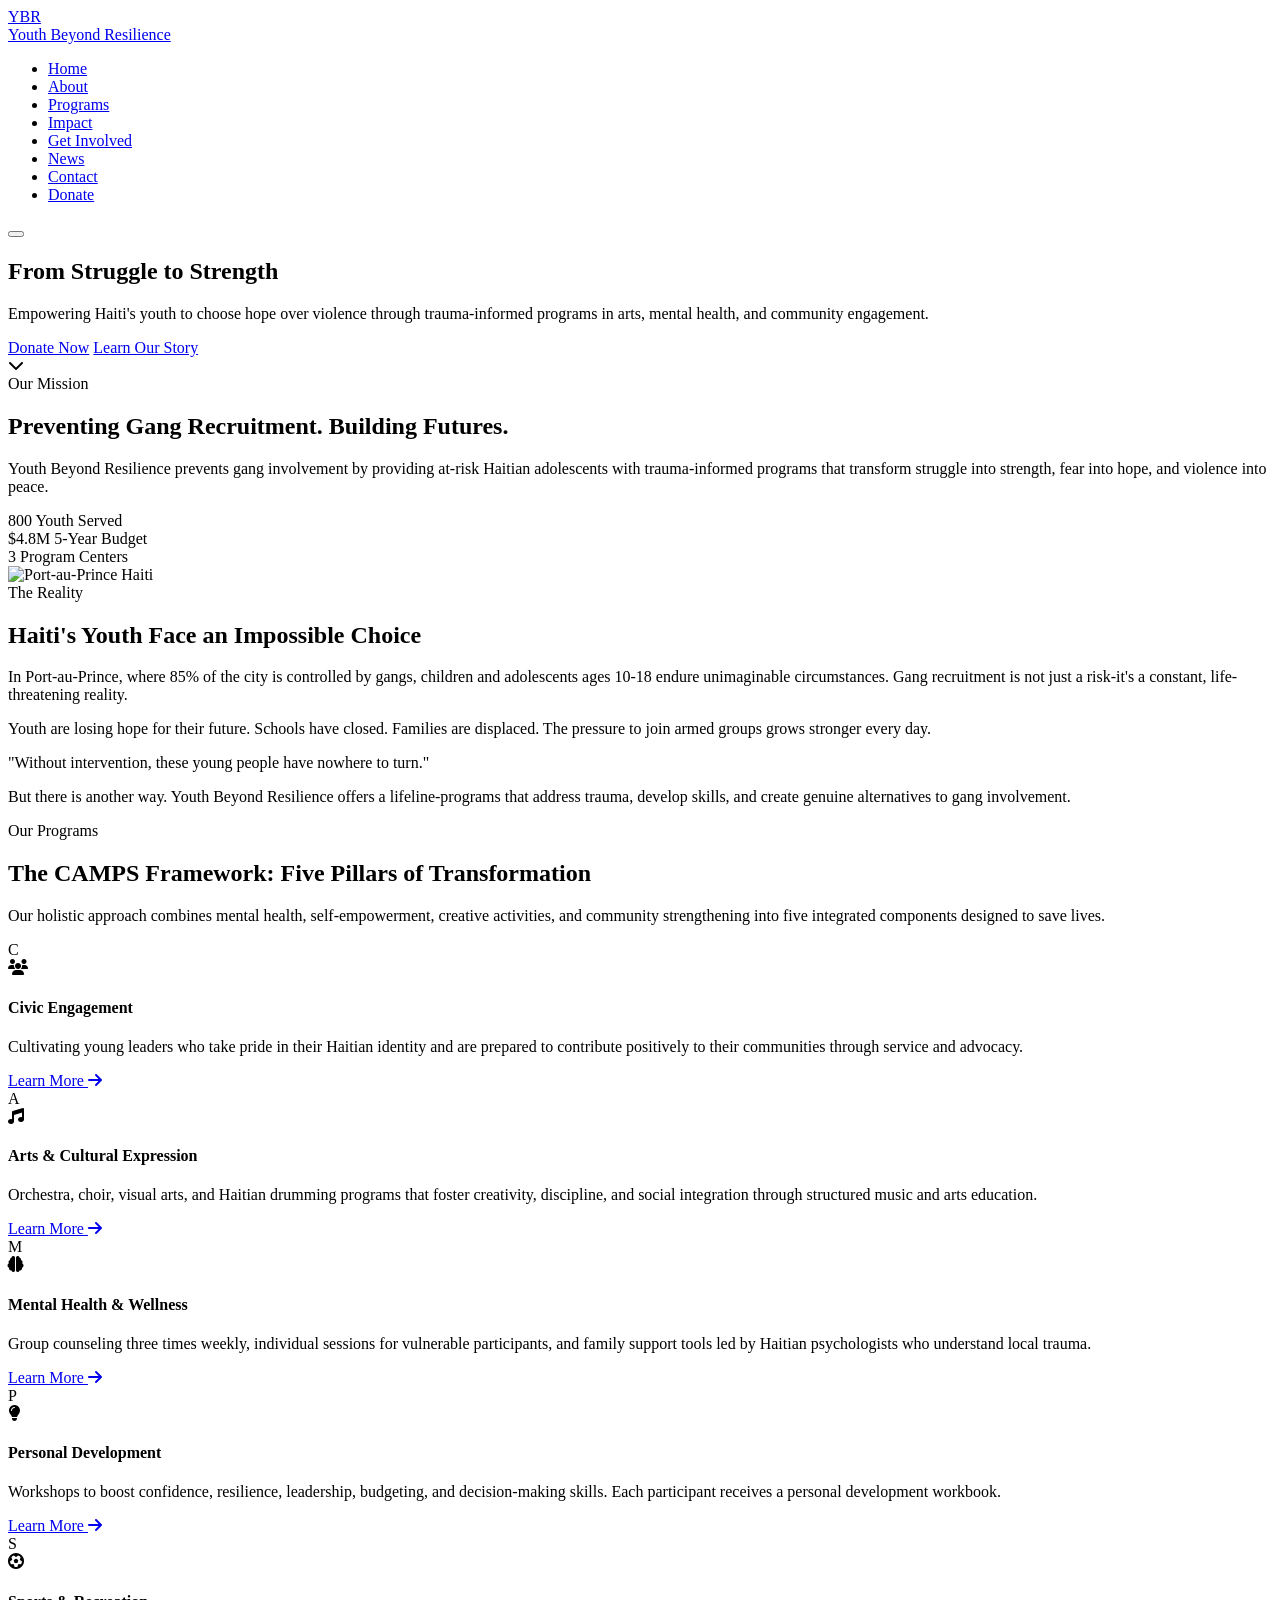
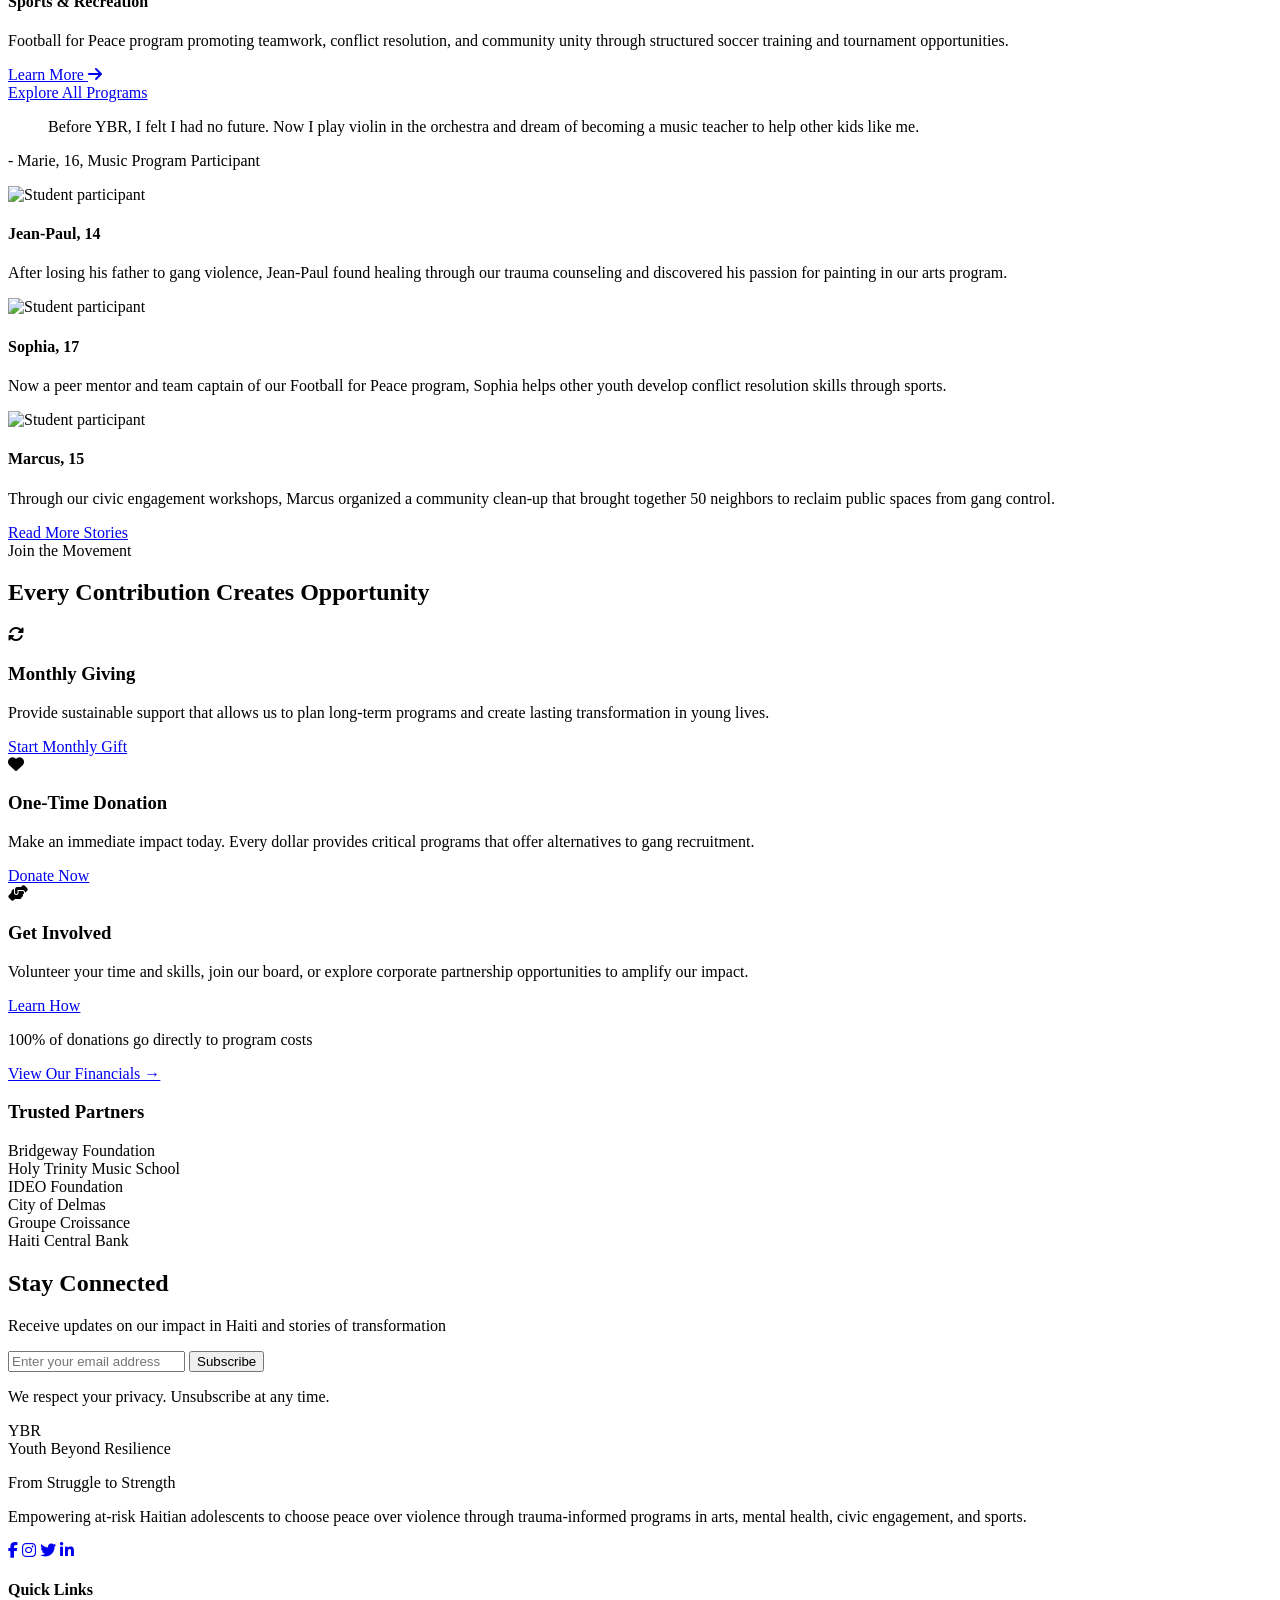
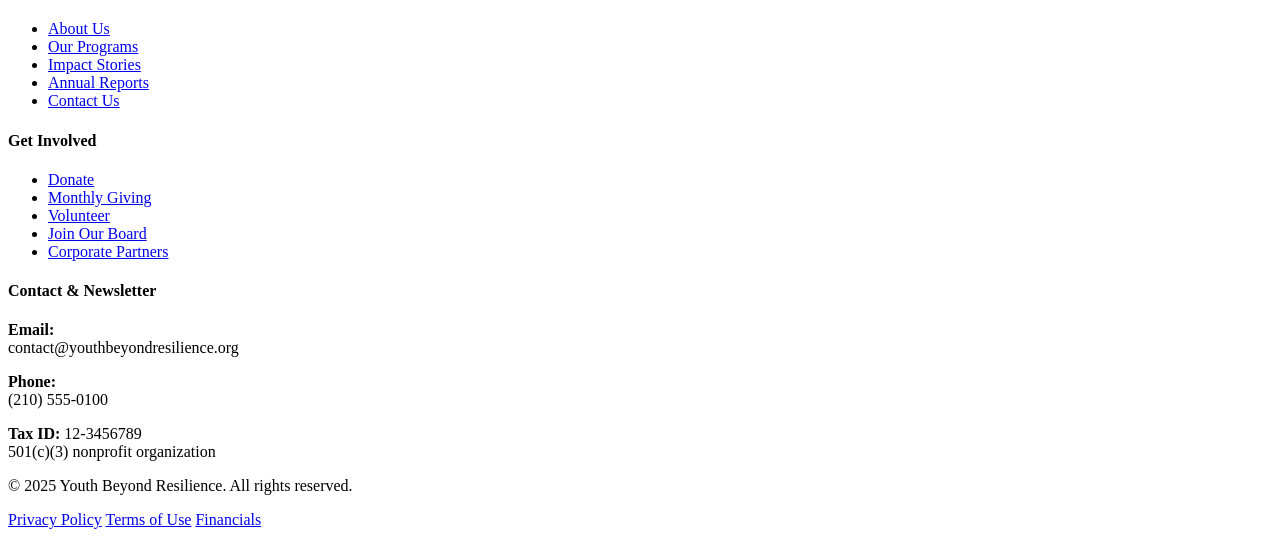
==== client-youth-beyond-resilience/index.html @ 800015f0 "deploy: alamosites/client-youth-beyond-resilience@72765d6a7651bbac98e937978ff15caf7d5c0079" ====
<!DOCTYPE html>
<html lang="en">
<head>
    <meta charset="UTF-8">
    <meta name="viewport" content="width=device-width, initial-scale=1.0">
    <title>Youth Beyond Resilience | From Struggle to Strength</title>
    <meta name="description" content="Empowering Haiti's youth to choose hope over violence through trauma-informed programs in arts, mental health, civic engagement, and sports. Donate today.">
    
    <!-- Google Fonts -->
    <link rel="preconnect" href="https://fonts.googleapis.com">
    <link rel="preconnect" href="https://fonts.gstatic.com" crossorigin>
    <link href="https://fonts.googleapis.com/css2?family=Montserrat:wght@400;500;600;700;800&display=swap" rel="stylesheet">
    
    <!-- Font Awesome -->
    <link rel="stylesheet" href="https://cdnjs.cloudflare.com/ajax/libs/font-awesome/6.4.0/css/all.min.css">
    
    <link rel="stylesheet" href="/public/css/styles.css">
    <link rel="icon" type="image/png" href="/public/images/image.png">
</head>
<body>
    <!-- ============================================
         HEADER & NAVIGATION
         ============================================ -->
    <header class="site-header">
        <nav class="navbar">
            <div class="container">
                <a href="/" class="logo">
                    <div class="logo-icon">YBR</div>
                    <span>Youth Beyond Resilience</span>
                </a>
                
                <ul class="nav-menu">
                    <li><a href="/">Home</a></li>
                    <li><a href="about.html">About</a></li>
                    <li><a href="programs.html">Programs</a></li>
                    <li><a href="impact.html">Impact</a></li>
                    <li><a href="get-involved.html">Get Involved</a></li>
                    <li><a href="news.html">News</a></li>
                    <li><a href="contact.html">Contact</a></li>
                    <li class="nav-donate-btn"><a href="donate.html" class="btn btn-primary">Donate</a></li>
                </ul>
                
                <button class="mobile-menu-toggle" aria-label="Toggle mobile menu" aria-expanded="false">
                    <span></span>
                    <span></span>
                    <span></span>
                </button>
            </div>
        </nav>
    </header>

    <!-- ============================================
         HERO SECTION
         ============================================ -->
    <section class="hero">
        <div class="hero-content">
            <h1>From Struggle to Strength</h1>
            <p class="lead-text">
                Empowering Haiti's youth to choose hope over violence through trauma-informed programs in arts, mental health, and community engagement.
            </p>
            <div class="hero-cta">
                <a href="donate.html" class="btn btn-primary">Donate Now</a>
                <a href="about.html" class="btn btn-secondary">Learn Our Story</a>
            </div>
        </div>
        
        <div class="scroll-indicator">
            <i class="fas fa-chevron-down"></i>
        </div>
    </section>

    <!-- ============================================
         MISSION STATEMENT SECTION
         ============================================ -->
    <section class="mission-statement section-lg">
        <div class="container">
            <div class="mission-content text-center">
                <span class="eyebrow">Our Mission</span>
                <h2>Preventing Gang Recruitment. Building Futures.</h2>
                <p class="lead-text">
                    Youth Beyond Resilience prevents gang involvement by providing at-risk Haitian adolescents with trauma-informed programs that transform struggle into strength, fear into hope, and violence into peace.
                </p>
                
                <div class="stats-row">
                    <div class="stat-card">
                        <span class="stat-number">800</span>
                        <span class="stat-label">Youth Served</span>
                    </div>
                    <div class="stat-card">
                        <span class="stat-number">$4.8M</span>
                        <span class="stat-label">5-Year Budget</span>
                    </div>
                    <div class="stat-card">
                        <span class="stat-number">3</span>
                        <span class="stat-label">Program Centers</span>
                    </div>
                </div>
            </div>
        </div>
    </section>

    <!-- ============================================
         THE CRISIS SECTION
         ============================================ -->
    <section class="crisis-section section-lg">
        <div class="container">
            <div class="crisis-grid">
                <div class="crisis-image">
                    <img src="https://images.unsplash.com/photo-1509099836639-18ba1795216d?w=800&q=80" alt="Port-au-Prince Haiti">
                </div>
                
                <div class="crisis-content">
                    <span class="eyebrow">The Reality</span>
                    <h2>Haiti's Youth Face an Impossible Choice</h2>
                    <p>
                        In Port-au-Prince, where 85% of the city is controlled by gangs, children and adolescents ages 10-18 endure unimaginable circumstances. Gang recruitment is not just a risk-it's a constant, life-threatening reality.
                    </p>
                    <p>
                        Youth are losing hope for their future. Schools have closed. Families are displaced. The pressure to join armed groups grows stronger every day.
                    </p>
                    <p class="pullquote">
                        "Without intervention, these young people have nowhere to turn."
                    </p>
                    <p>
                        But there is another way. Youth Beyond Resilience offers a lifeline-programs that address trauma, develop skills, and create genuine alternatives to gang involvement.
                    </p>
                </div>
            </div>
        </div>
    </section>

    <!-- ============================================
         CAMPS PROGRAMS SECTION
         ============================================ -->
    <section class="programs-section section-lg">
        <div class="container">
            <div class="section-header text-center">
                <span class="eyebrow">Our Programs</span>
                <h2>The CAMPS Framework: Five Pillars of Transformation</h2>
                <p class="lead-text">
                    Our holistic approach combines mental health, self-empowerment, creative activities, and community strengthening into five integrated components designed to save lives.
                </p>
            </div>
            
            <div class="programs-grid">
                <!-- Program 1: Civic Engagement -->
                <div class="program-card">
                    <div class="program-letter">C</div>
                    <div class="program-icon">
                        <i class="fas fa-users"></i>
                    </div>
                    <h4>Civic Engagement</h4>
                    <p>
                        Cultivating young leaders who take pride in their Haitian identity and are prepared to contribute positively to their communities through service and advocacy.
                    </p>
                    <a href="programs.html#civic" class="program-link">
                        Learn More <i class="fas fa-arrow-right"></i>
                    </a>
                </div>
                
                <!-- Program 2: Arts & Cultural Expression -->
                <div class="program-card">
                    <div class="program-letter">A</div>
                    <div class="program-icon">
                        <i class="fas fa-music"></i>
                    </div>
                    <h4>Arts & Cultural Expression</h4>
                    <p>
                        Orchestra, choir, visual arts, and Haitian drumming programs that foster creativity, discipline, and social integration through structured music and arts education.
                    </p>
                    <a href="programs.html#arts" class="program-link">
                        Learn More <i class="fas fa-arrow-right"></i>
                    </a>
                </div>
                
                <!-- Program 3: Mental Health -->
                <div class="program-card">
                    <div class="program-letter">M</div>
                    <div class="program-icon">
                        <i class="fas fa-brain"></i>
                    </div>
                    <h4>Mental Health & Wellness</h4>
                    <p>
                        Group counseling three times weekly, individual sessions for vulnerable participants, and family support tools led by Haitian psychologists who understand local trauma.
                    </p>
                    <a href="programs.html#mental-health" class="program-link">
                        Learn More <i class="fas fa-arrow-right"></i>
                    </a>
                </div>
                
                <!-- Program 4: Personal Development -->
                <div class="program-card">
                    <div class="program-letter">P</div>
                    <div class="program-icon">
                        <i class="fas fa-lightbulb"></i>
                    </div>
                    <h4>Personal Development</h4>
                    <p>
                        Workshops to boost confidence, resilience, leadership, budgeting, and decision-making skills. Each participant receives a personal development workbook.
                    </p>
                    <a href="programs.html#personal-dev" class="program-link">
                        Learn More <i class="fas fa-arrow-right"></i>
                    </a>
                </div>
                
                <!-- Program 5: Sports & Recreation -->
                <div class="program-card">
                    <div class="program-letter">S</div>
                    <div class="program-icon">
                        <i class="fas fa-futbol"></i>
                    </div>
                    <h4>Sports & Recreation</h4>
                    <p>
                        Football for Peace program promoting teamwork, conflict resolution, and community unity through structured soccer training and tournament opportunities.
                    </p>
                    <a href="programs.html#sports" class="program-link">
                        Learn More <i class="fas fa-arrow-right"></i>
                    </a>
                </div>
            </div>
            
            <div class="text-center">
                <a href="programs.html" class="btn btn-outline-blue">Explore All Programs</a>
            </div>
        </div>
    </section>

    <!-- ============================================
         IMPACT STORY SECTION
         ============================================ -->
    <section class="impact-story section-lg">
        <div class="container-wide">
            <div class="impact-quote">
                <blockquote>
                    Before YBR, I felt I had no future. Now I play violin in the orchestra and dream of becoming a music teacher to help other kids like me.
                </blockquote>
                <p class="impact-attribution">- Marie, 16, Music Program Participant</p>
            </div>
            
            <div class="impact-cards">
                <div class="impact-card">
                    <div class="impact-card-image">
                        <img src="https://images.unsplash.com/photo-1531384441138-2736e62e0919?w=200&q=80" alt="Student participant">
                    </div>
                    <h4>Jean-Paul, 14</h4>
                    <p>
                        After losing his father to gang violence, Jean-Paul found healing through our trauma counseling and discovered his passion for painting in our arts program.
                    </p>
                </div>
                
                <div class="impact-card">
                    <div class="impact-card-image">
                        <img src="https://images.unsplash.com/photo-1573496359142-b8d87734a5a2?w=200&q=80" alt="Student participant">
                    </div>
                    <h4>Sophia, 17</h4>
                    <p>
                        Now a peer mentor and team captain of our Football for Peace program, Sophia helps other youth develop conflict resolution skills through sports.
                    </p>
                </div>
                
                <div class="impact-card">
                    <div class="impact-card-image">
                        <img src="https://images.unsplash.com/photo-1507003211169-0a1dd7228f2d?w=200&q=80" alt="Student participant">
                    </div>
                    <h4>Marcus, 15</h4>
                    <p>
                        Through our civic engagement workshops, Marcus organized a community clean-up that brought together 50 neighbors to reclaim public spaces from gang control.
                    </p>
                </div>
            </div>
            
            <div class="text-center" style="margin-top: var(--spacing-xl);">
                <a href="impact.html" class="btn btn-secondary">Read More Stories</a>
            </div>
        </div>
    </section>

    <!-- ============================================
         HOW YOU CAN HELP SECTION
         ============================================ -->
    <section class="how-to-help section-lg">
        <div class="container">
            <div class="section-header text-center">
                <span class="eyebrow" style="color: var(--ocean-teal);">Join the Movement</span>
                <h2>Every Contribution Creates Opportunity</h2>
            </div>
            
            <div class="help-options">
                <div class="help-card">
                    <div class="help-icon">
                        <i class="fas fa-sync-alt"></i>
                    </div>
                    <h3>Monthly Giving</h3>
                    <p>
                        Provide sustainable support that allows us to plan long-term programs and create lasting transformation in young lives.
                    </p>
                    <a href="donate.html?type=monthly" class="btn btn-outline-blue">Start Monthly Gift</a>
                </div>
                
                <div class="help-card">
                    <div class="help-icon">
                        <i class="fas fa-heart"></i>
                    </div>
                    <h3>One-Time Donation</h3>
                    <p>
                        Make an immediate impact today. Every dollar provides critical programs that offer alternatives to gang recruitment.
                    </p>
                    <a href="donate.html?type=onetime" class="btn btn-primary">Donate Now</a>
                </div>
                
                <div class="help-card">
                    <div class="help-icon">
                        <i class="fas fa-hands-helping"></i>
                    </div>
                    <h3>Get Involved</h3>
                    <p>
                        Volunteer your time and skills, join our board, or explore corporate partnership opportunities to amplify our impact.
                    </p>
                    <a href="get-involved.html" class="btn btn-teal">Learn How</a>
                </div>
            </div>
            
            <div class="transparency-statement">
                <p>100% of donations go directly to program costs</p>
                <a href="financials.html">View Our Financials &rarr;</a>
            </div>
        </div>
    </section>

    <!-- ============================================
         PARTNERS SECTION
         ============================================ -->
    <section class="partners-section section">
        <div class="container">
            <h3>Trusted Partners</h3>
            <div class="partners-grid">
                <div class="partner-logo">
                    <span class="partner-name">Bridgeway Foundation</span>
                </div>
                <div class="partner-logo">
                    <span class="partner-name">Holy Trinity Music School</span>
                </div>
                <div class="partner-logo">
                    <span class="partner-name">IDEO Foundation</span>
                </div>
                <div class="partner-logo">
                    <span class="partner-name">City of Delmas</span>
                </div>
                <div class="partner-logo">
                    <span class="partner-name">Groupe Croissance</span>
                </div>
                <div class="partner-logo">
                    <span class="partner-name">Haiti Central Bank</span>
                </div>
            </div>
        </div>
    </section>

    <!-- ============================================
         EMAIL SIGNUP SECTION
         ============================================ -->
    <section class="email-signup section-lg">
        <div class="container">
            <div class="email-content text-center">
                <h2>Stay Connected</h2>
                <p>Receive updates on our impact in Haiti and stories of transformation</p>
                
                <form class="email-form">
                    <input type="email" placeholder="Enter your email address" required>
                    <button type="submit">Subscribe</button>
                </form>
                
                <p class="privacy-note">We respect your privacy. Unsubscribe at any time.</p>
            </div>
        </div>
    </section>

    <!-- ============================================
         FOOTER
         ============================================ -->
    <footer class="site-footer">
        <div class="container">
            <div class="footer-content">
                <!-- Column 1: About -->
                <div class="footer-column">
                    <div class="footer-logo">
                        <div class="logo-icon">YBR</div>
                        <span>Youth Beyond Resilience</span>
                    </div>
                    <p class="footer-tagline">From Struggle to Strength</p>
                    <p>
                        Empowering at-risk Haitian adolescents to choose peace over violence through trauma-informed programs in arts, mental health, civic engagement, and sports.
                    </p>
                    <div class="social-links">
                        <a href="#" class="social-link"><i class="fab fa-facebook-f"></i></a>
                        <a href="#" class="social-link"><i class="fab fa-instagram"></i></a>
                        <a href="#" class="social-link"><i class="fab fa-twitter"></i></a>
                        <a href="#" class="social-link"><i class="fab fa-linkedin-in"></i></a>
                    </div>
                </div>
                
                <!-- Column 2: Quick Links -->
                <div class="footer-column">
                    <h4>Quick Links</h4>
                    <ul class="footer-links">
                        <li><a href="about.html">About Us</a></li>
                        <li><a href="programs.html">Our Programs</a></li>
                        <li><a href="impact.html">Impact Stories</a></li>
                        <li><a href="financials.html">Annual Reports</a></li>
                        <li><a href="contact.html">Contact Us</a></li>
                    </ul>
                </div>
                
                <!-- Column 3: Get Involved -->
                <div class="footer-column">
                    <h4>Get Involved</h4>
                    <ul class="footer-links">
                        <li><a href="donate.html">Donate</a></li>
                        <li><a href="monthly-giving.html">Monthly Giving</a></li>
                        <li><a href="volunteer.html">Volunteer</a></li>
                        <li><a href="board.html">Join Our Board</a></li>
                        <li><a href="corporate.html">Corporate Partners</a></li>
                    </ul>
                </div>
                
                <!-- Column 4: Contact -->
                <div class="footer-column">
                    <h4>Contact & Newsletter</h4>
                    <p>
                        <strong>Email:</strong><br>
                        contact@youthbeyondresilience.org
                    </p>
                    <p>
                        <strong>Phone:</strong><br>
                        (210) 555-0100
                    </p>
                    <p>
                        <strong>Tax ID:</strong> 12-3456789<br>
                        501(c)(3) nonprofit organization
                    </p>
                </div>
            </div>
            
            <div class="footer-bottom">
                <p>&copy; 2025 Youth Beyond Resilience. All rights reserved.</p>
                <div class="footer-bottom-links">
                    <a href="privacy.html">Privacy Policy</a>
                    <a href="terms.html">Terms of Use</a>
                    <a href="financials.html">Financials</a>
                </div>
            </div>
        </div>
    </footer>

    <!-- ============================================
         JAVASCRIPT
         ============================================ -->
    <script src="/public/js/main.js"></script>
</body>
</html>
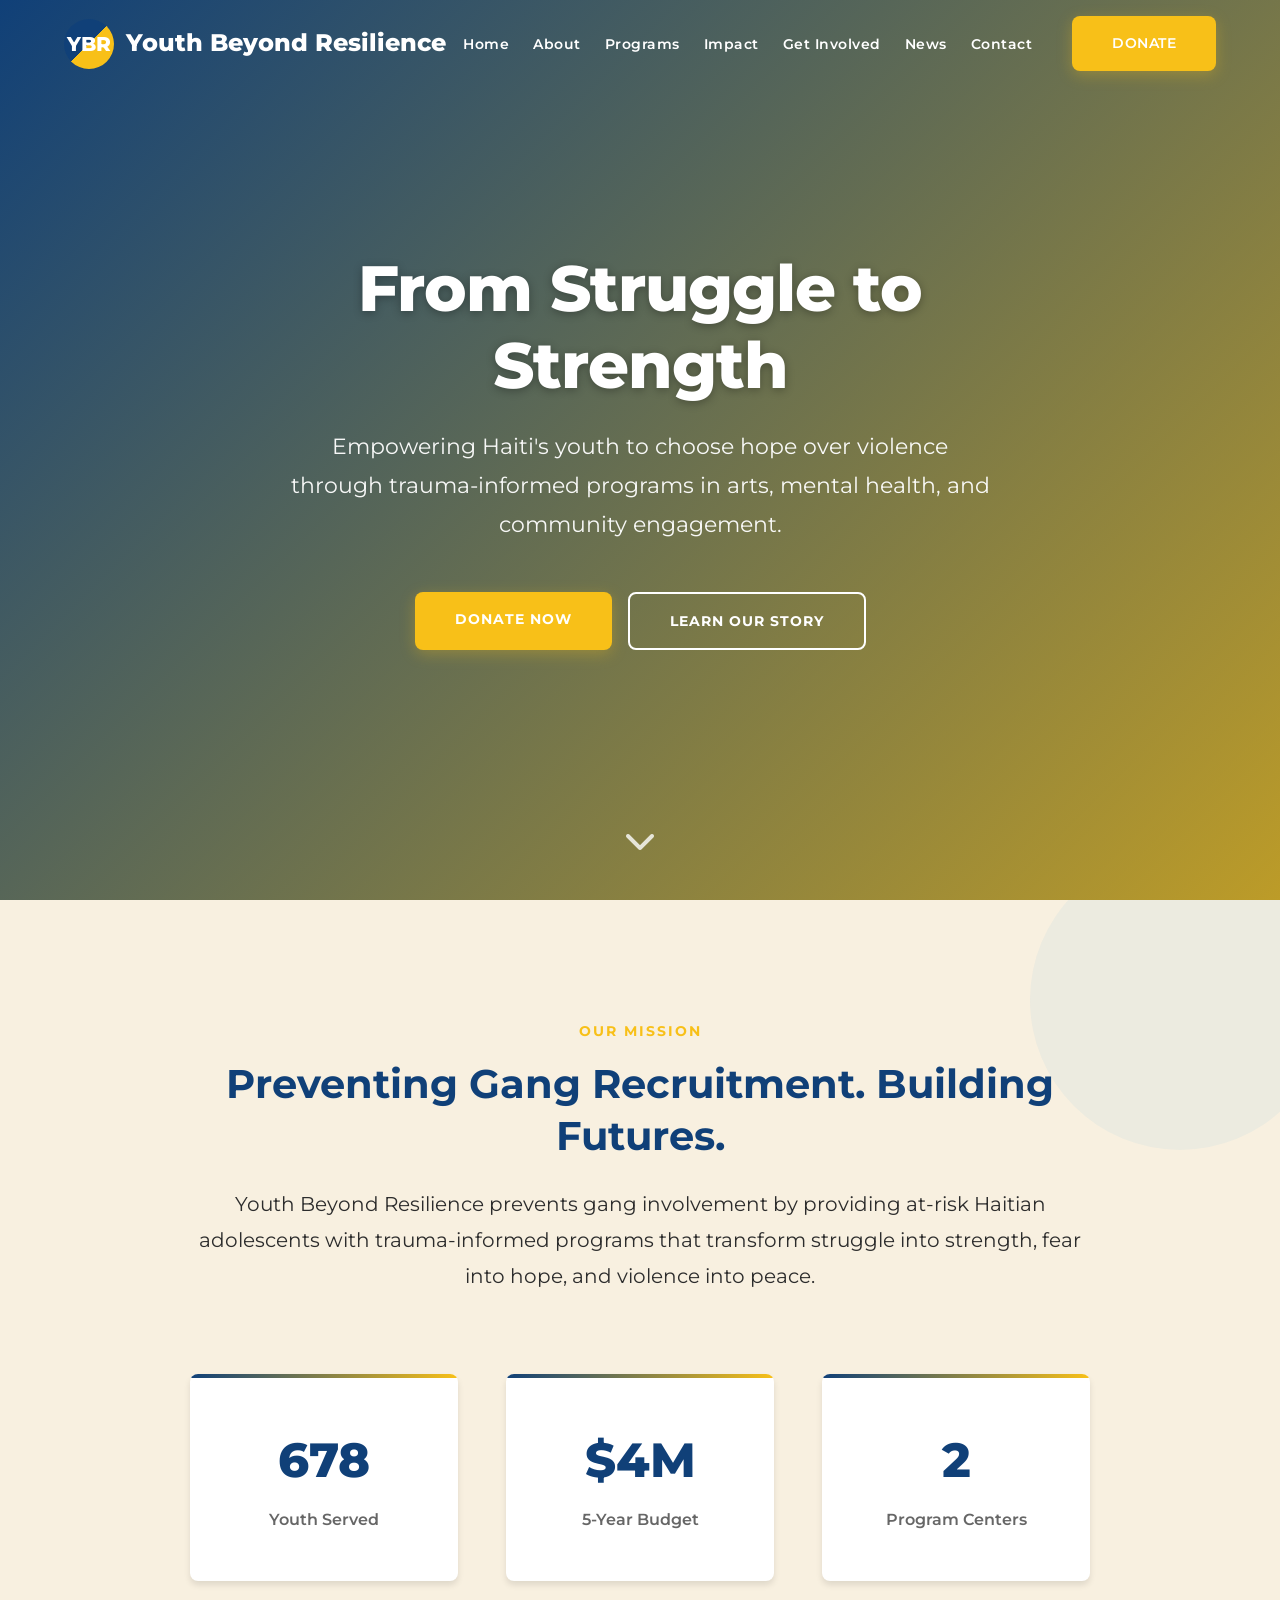
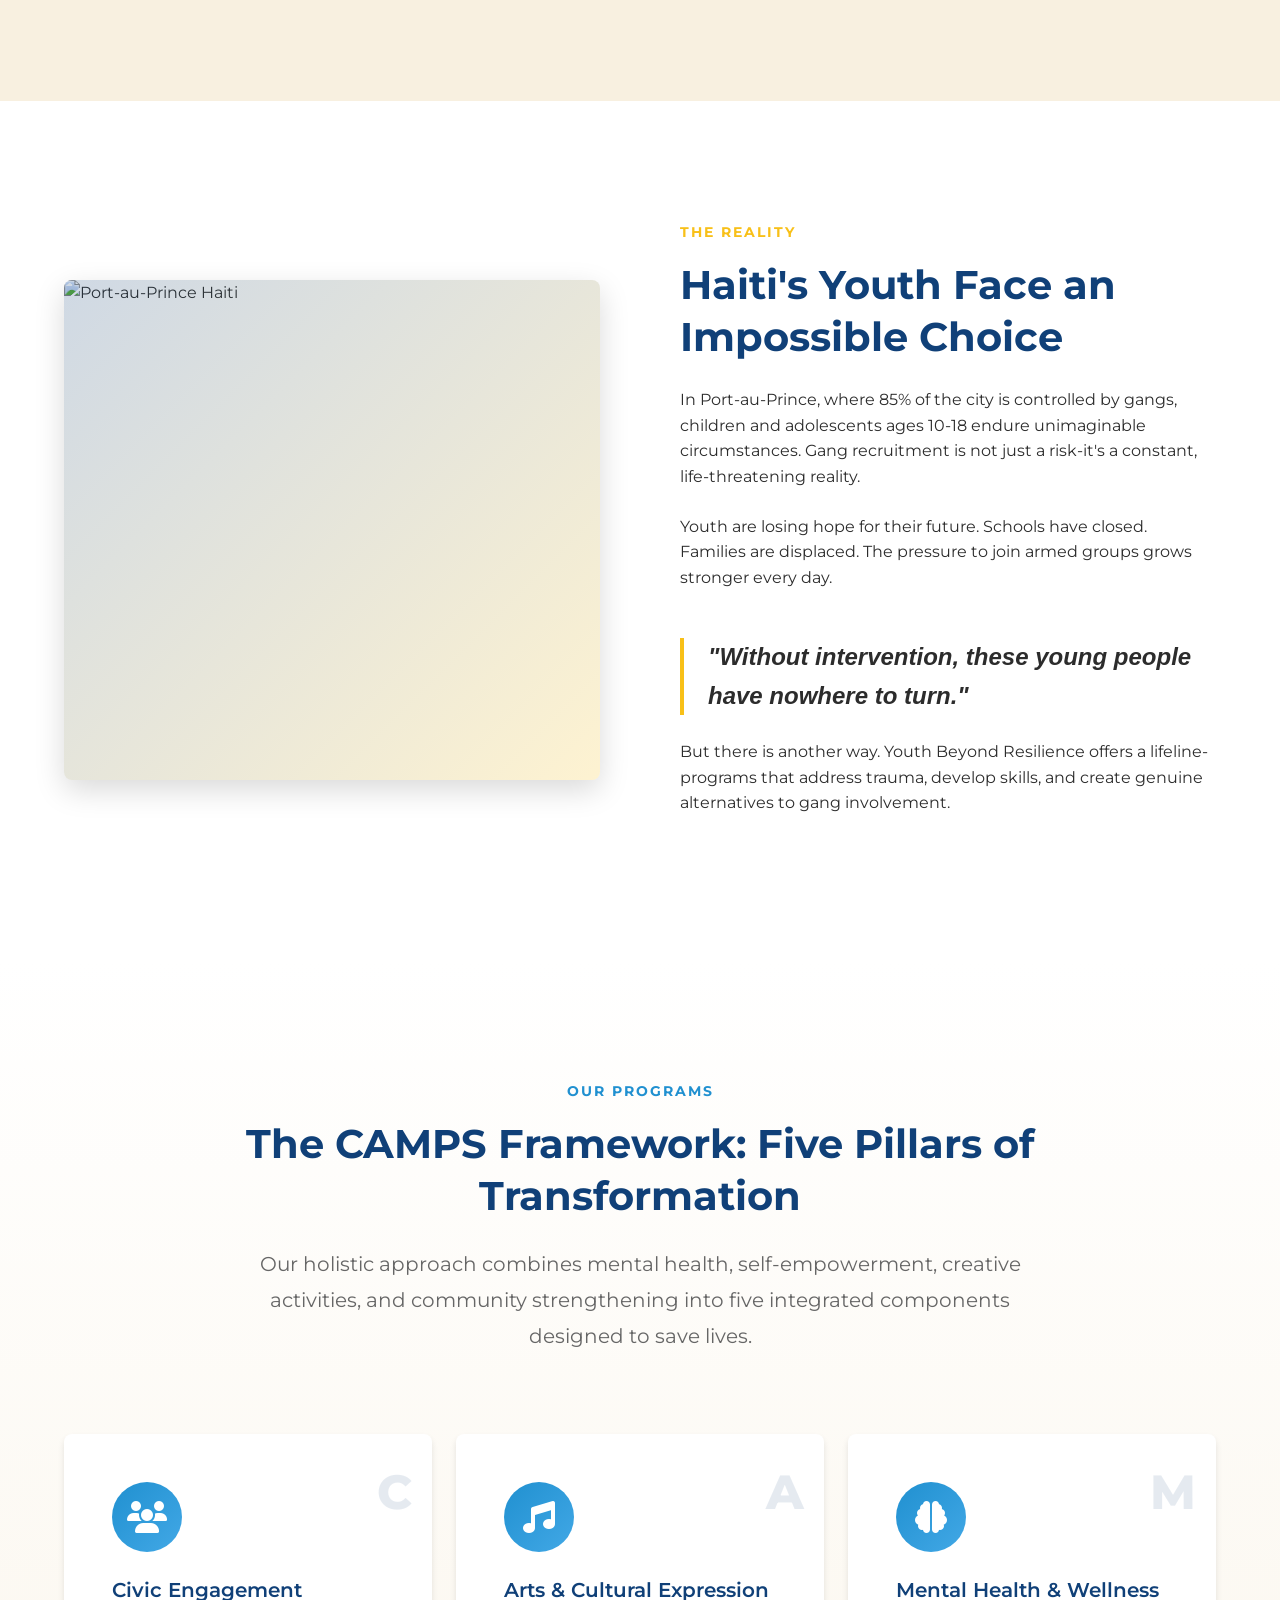
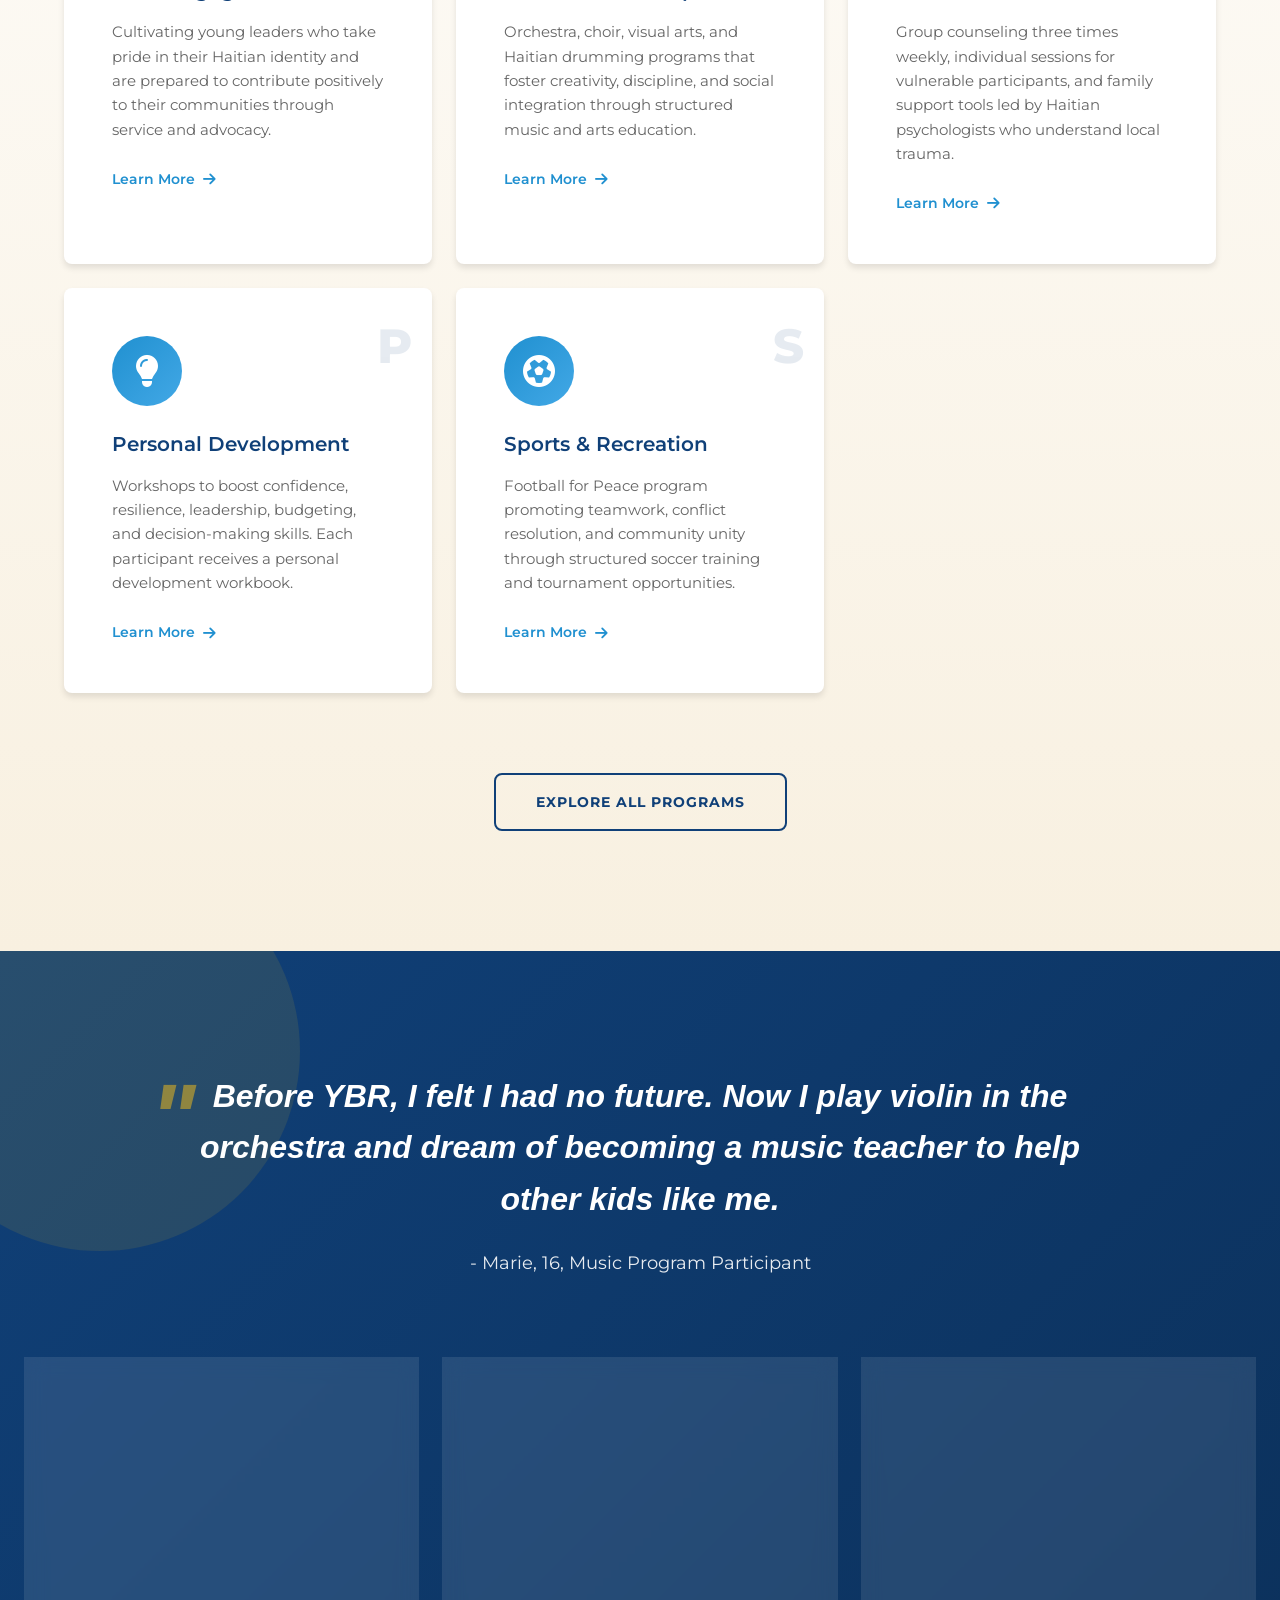
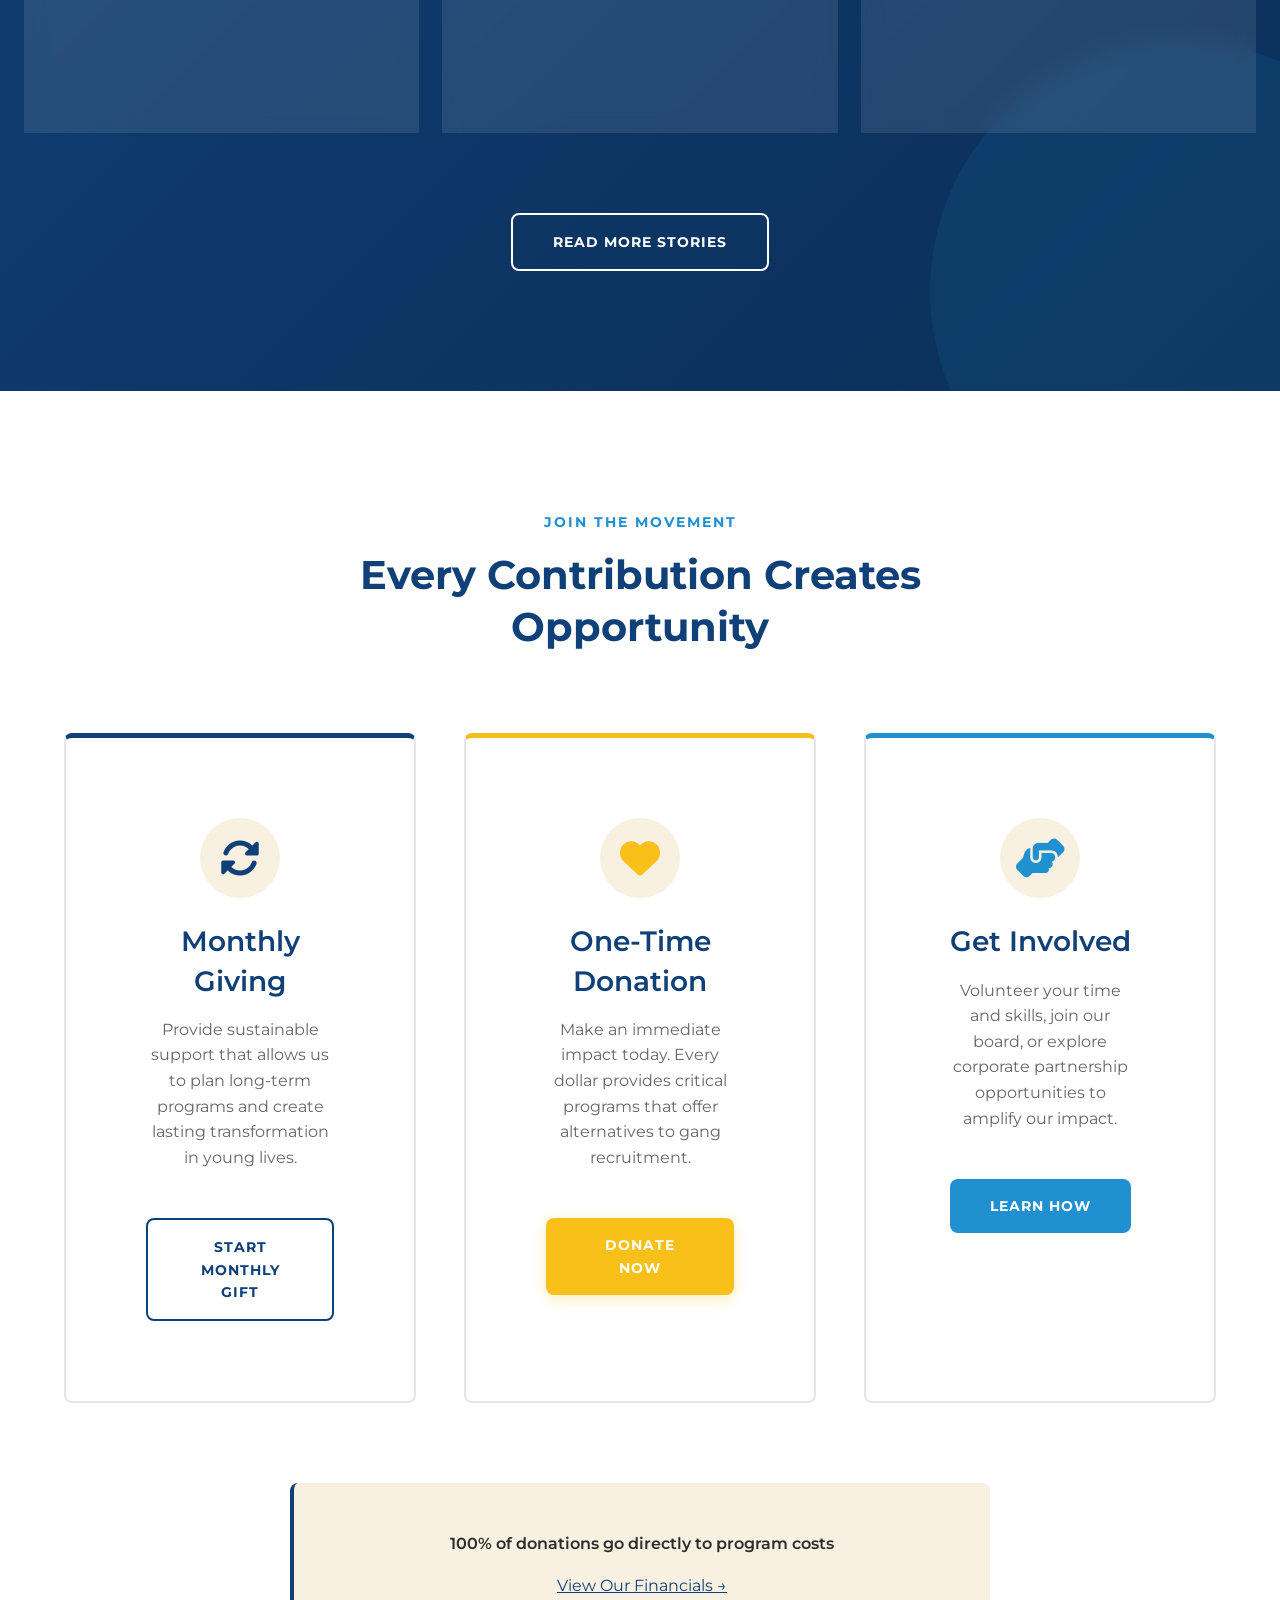
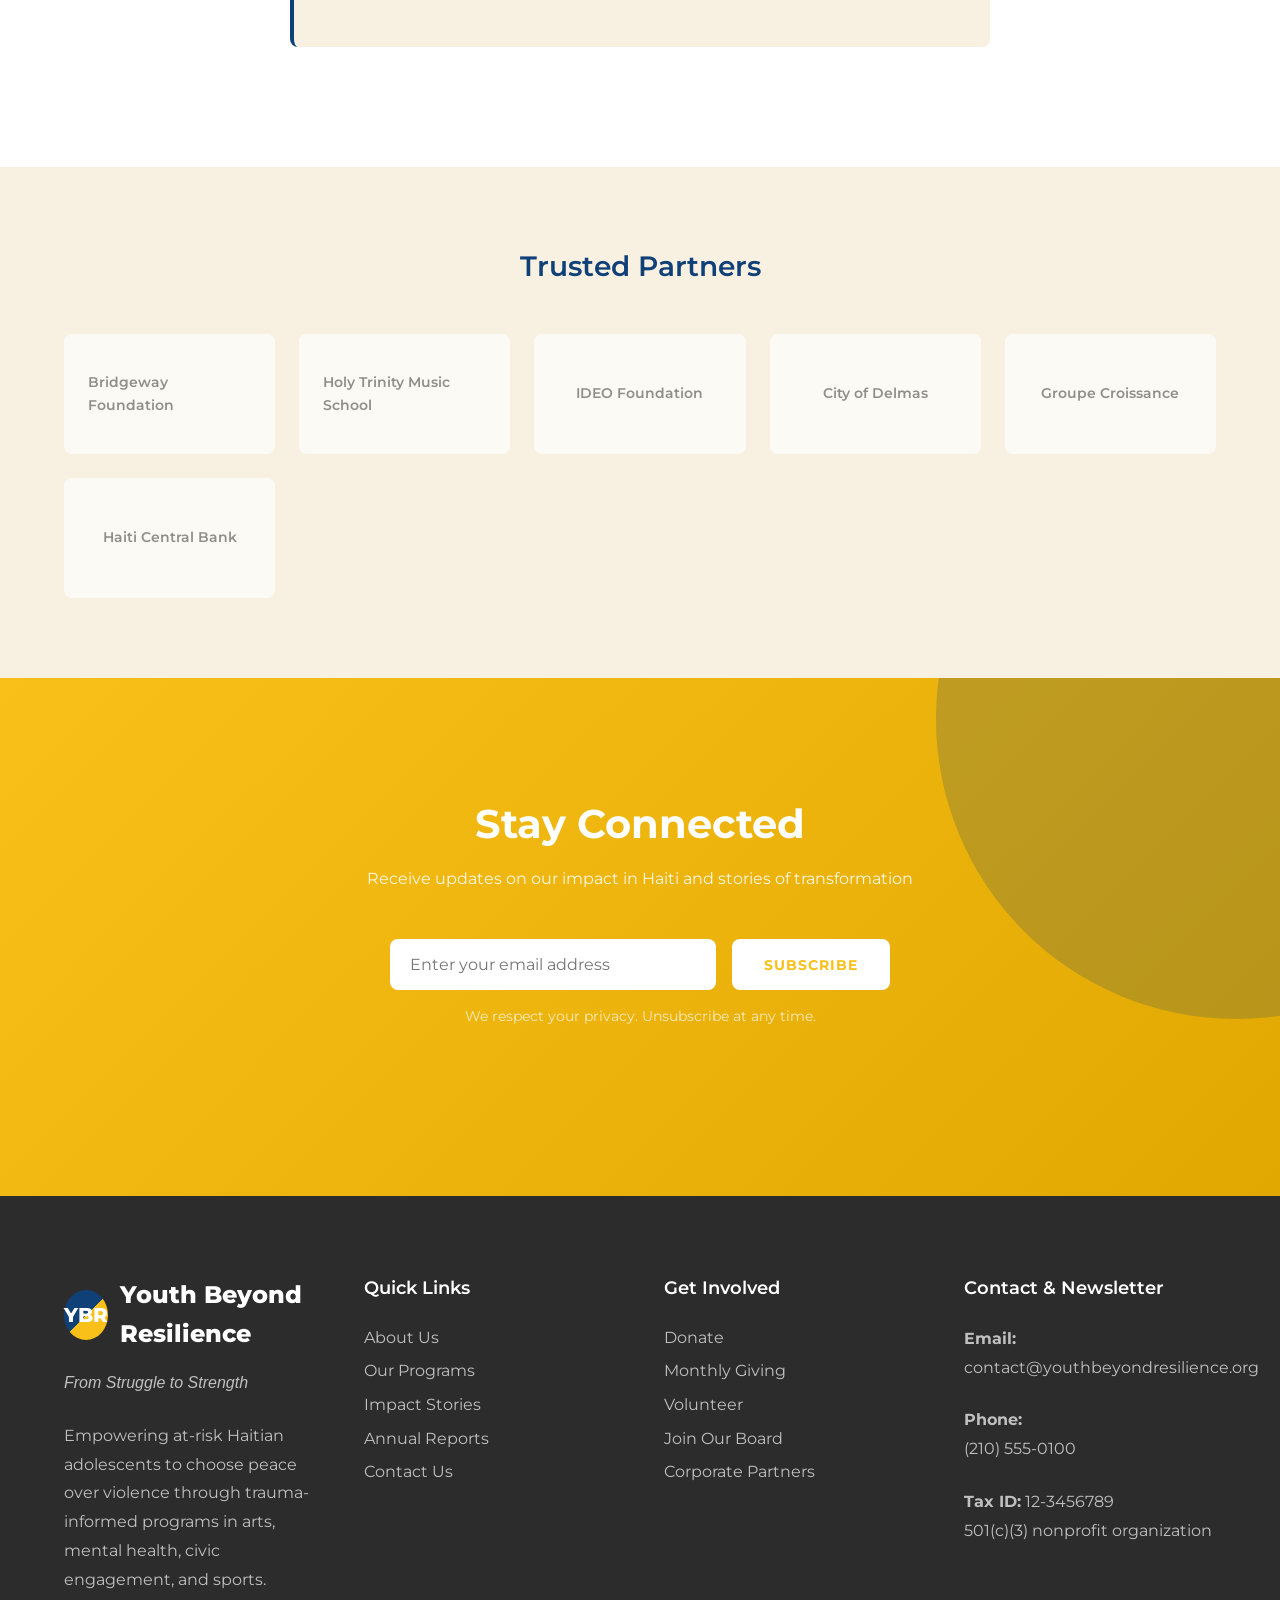
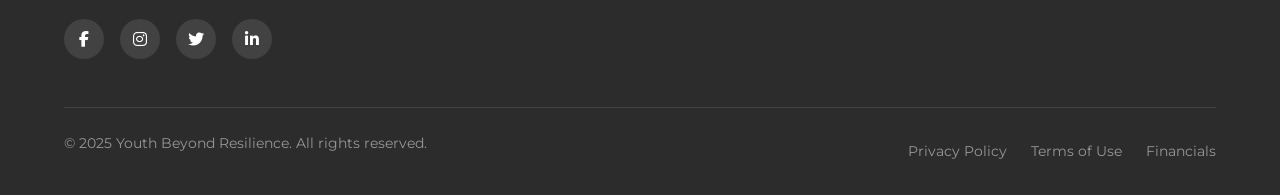
==== commit c1f96bb0: "deploy: alamosites/client-youth-beyond-resilience@7b6d2eb32b580a3f9dc33cd0794d2a1a73c5a26a" ====
--- a/client-youth-beyond-resilience/index.html
+++ b/client-youth-beyond-resilience/index.html
@@ -14,8 +14,8 @@
     <!-- Font Awesome -->
     <link rel="stylesheet" href="https://cdnjs.cloudflare.com/ajax/libs/font-awesome/6.4.0/css/all.min.css">
     
-    <link rel="stylesheet" href="/public/css/styles.css">
-    <link rel="icon" type="image/png" href="/public/images/image.png">
+    <link rel="stylesheet" href="public/css/styles.css">
+    <link rel="icon" type="image/png" href="public/images/image.png">
 </head>
 <body>
     <!-- ============================================
@@ -24,13 +24,13 @@
     <header class="site-header">
         <nav class="navbar">
             <div class="container">
-                <a href="/" class="logo">
+                <a href="index.html" class="logo">
                     <div class="logo-icon">YBR</div>
                     <span>Youth Beyond Resilience</span>
                 </a>
                 
                 <ul class="nav-menu">
-                    <li><a href="/">Home</a></li>
+                    <li><a href="index.html">Home</a></li>
                     <li><a href="about.html">About</a></li>
                     <li><a href="programs.html">Programs</a></li>
                     <li><a href="impact.html">Impact</a></li>
@@ -455,9 +455,10 @@
     <!-- ============================================
          JAVASCRIPT
          ============================================ -->
-    <script src="/public/js/main.js"></script>
+    <script src="public/js/main.js"></script>
 </body>
 </html>
 
 
 
+
--- a/client-youth-beyond-resilience/public/css/styles.css
+++ b/client-youth-beyond-resilience/public/css/styles.css
@@ -0,0 +1,1251 @@
+
+        /* ============================================
+           GLOBAL STYLES & CSS VARIABLES
+           ============================================ */
+        :root {
+            /* Brand Colors - Primary Palette */
+            --haitian-blue: #104078;
+            --haitian-blue-dark: #0B2F58;
+            --haitian-blue-light: #1E5BA8;
+            --haitian-red: #F8C018;
+            --haitian-red-dark: #E0A800;
+            --haitian-red-light: #FFD04D;
+            
+            /* Secondary Accent Colors */
+            --ocean-teal: #2090D0;
+            --ocean-teal-light: #42A8E6;
+            --sunrise-gold: #F8C018;
+            
+            /* Neutrals */
+            --charcoal: #2C2C2C;
+            --warm-gray: #666666;
+            --light-gray: #E5E5E5;
+            --off-white: #F8F0E0;
+            --white: #FFFFFF;
+            
+            /* Typography */
+            --font-primary: 'Montserrat', sans-serif;
+            
+            /* Spacing */
+            --spacing-xs: 8px;
+            --spacing-sm: 16px;
+            --spacing-md: 24px;
+            --spacing-lg: 48px;
+            --spacing-xl: 80px;
+            --spacing-xxl: 120px;
+            
+            /* Effects */
+            --border-radius: 8px;
+            --box-shadow: 0 4px 6px rgba(0, 0, 0, 0.1);
+            --box-shadow-lg: 0 10px 30px rgba(0, 0, 0, 0.15);
+            --transition: 0.3s ease;
+        }
+        
+        * {
+            margin: 0;
+            padding: 0;
+            box-sizing: border-box;
+        }
+        
+        body {
+            font-family: var(--font-primary);
+            font-size: 16px;
+            line-height: 1.6;
+            color: var(--charcoal);
+            background-color: var(--white);
+            overflow-x: hidden;
+        }
+        
+        img {
+            max-width: 100%;
+            height: auto;
+            display: block;
+        }
+        
+        a {
+            text-decoration: none;
+            color: inherit;
+            transition: var(--transition);
+        }
+        
+        /* ============================================
+           UTILITY CLASSES
+           ============================================ */
+        .container {
+            max-width: 1200px;
+            margin: 0 auto;
+            padding: 0 var(--spacing-md);
+        }
+        
+        .container-wide {
+            max-width: 1400px;
+            margin: 0 auto;
+            padding: 0 var(--spacing-md);
+        }
+        
+        .section {
+            padding: var(--spacing-xl) 0;
+        }
+        
+        .section-lg {
+            padding: var(--spacing-xxl) 0;
+        }
+        
+        .text-center {
+            text-align: center;
+        }
+        
+        /* Typography */
+        h1 {
+            font-size: 3rem;
+            font-weight: 800;
+            line-height: 1.2;
+            letter-spacing: -1px;
+            margin-bottom: var(--spacing-md);
+        }
+        
+        h2 {
+            font-size: 2.5rem;
+            font-weight: 700;
+            line-height: 1.3;
+            margin-bottom: var(--spacing-md);
+        }
+        
+        h3 {
+            font-size: 1.75rem;
+            font-weight: 600;
+            line-height: 1.4;
+            margin-bottom: var(--spacing-sm);
+        }
+        
+        h4 {
+            font-size: 1.25rem;
+            font-weight: 600;
+            line-height: 1.4;
+            margin-bottom: var(--spacing-sm);
+        }
+        
+        p {
+            margin-bottom: var(--spacing-sm);
+        }
+        
+        .eyebrow {
+            font-size: 0.875rem;
+            font-weight: 700;
+            text-transform: uppercase;
+            letter-spacing: 2px;
+            margin-bottom: var(--spacing-sm);
+            display: block;
+        }
+        
+        .lead-text {
+            font-size: 1.25rem;
+            line-height: 1.8;
+            font-weight: 400;
+        }
+        
+        /* Buttons */
+        .btn {
+            display: inline-block;
+            padding: 16px 40px;
+            font-family: var(--font-primary);
+            font-weight: 700;
+            font-size: 0.875rem;
+            text-transform: uppercase;
+            letter-spacing: 1px;
+            border-radius: var(--border-radius);
+            transition: all var(--transition);
+            cursor: pointer;
+            border: none;
+            text-align: center;
+        }
+        
+        .btn-primary {
+            background-color: var(--haitian-red);
+            color: var(--white);
+            box-shadow: 0 4px 15px rgba(248, 192, 24, 0.3);
+        }
+        
+        .btn-primary:hover {
+            background-color: var(--haitian-red-dark);
+            transform: translateY(-3px);
+            box-shadow: 0 6px 20px rgba(248, 192, 24, 0.4);
+        }
+        
+        .btn-secondary {
+            background-color: transparent;
+            color: var(--white);
+            border: 2px solid var(--white);
+        }
+        
+        .btn-secondary:hover {
+            background-color: var(--white);
+            color: var(--haitian-blue);
+        }
+        
+        .btn-outline-blue {
+            background-color: transparent;
+            color: var(--haitian-blue);
+            border: 2px solid var(--haitian-blue);
+        }
+        
+        .btn-outline-blue:hover {
+            background-color: var(--haitian-blue);
+            color: var(--white);
+        }
+        
+        .btn-teal {
+            background-color: var(--ocean-teal);
+            color: var(--white);
+        }
+        
+        .btn-teal:hover {
+            background-color: var(--ocean-teal-light);
+        }
+        
+        /* ============================================
+           HEADER & NAVIGATION
+           ============================================ */
+        .site-header {
+            position: fixed;
+            top: 0;
+            left: 0;
+            width: 100%;
+            z-index: 1000;
+            transition: all var(--transition);
+            background-color: transparent;
+        }
+        
+        .site-header.scrolled {
+            background-color: rgba(255, 255, 255, 0.98);
+            box-shadow: var(--box-shadow);
+        }
+        
+        .navbar {
+            padding: var(--spacing-sm) 0;
+        }
+        
+        .navbar .container {
+            display: flex;
+            justify-content: space-between;
+            align-items: center;
+            position: relative;
+        }
+        
+        .logo {
+            font-size: 1.5rem;
+            font-weight: 800;
+            color: var(--white);
+            display: flex;
+            align-items: center;
+            gap: 12px;
+        }
+        
+        .site-header.scrolled .logo {
+            color: var(--haitian-blue);
+        }
+        
+        .logo-icon {
+            width: 50px;
+            height: 50px;
+            background: linear-gradient(135deg, var(--haitian-blue) 50%, var(--haitian-red) 50%);
+            border-radius: 50%;
+            display: flex;
+            align-items: center;
+            justify-content: center;
+            color: var(--white);
+            font-weight: 800;
+            font-size: 1.25rem;
+        }
+        
+        .nav-menu {
+            display: flex;
+            list-style: none;
+            gap: var(--spacing-md);
+            align-items: center;
+        }
+        
+        .nav-menu a {
+            color: var(--white);
+            font-weight: 600;
+            font-size: 0.9rem;
+            letter-spacing: 0.5px;
+            position: relative;
+        }
+        
+        .site-header.scrolled .nav-menu a {
+            color: var(--charcoal);
+        }
+        
+        .nav-menu a::after {
+            content: '';
+            position: absolute;
+            bottom: -5px;
+            left: 0;
+            width: 0;
+            height: 2px;
+            background-color: var(--haitian-red);
+            transition: var(--transition);
+        }
+        
+        .nav-menu a:hover::after {
+            width: 100%;
+        }
+        
+        .nav-donate-btn {
+            margin-left: var(--spacing-sm);
+        }
+        
+        .mobile-menu-toggle {
+            display: none;
+            flex-direction: column;
+            gap: 5px;
+            background: none;
+            border: none;
+            cursor: pointer;
+        }
+        
+        .mobile-menu-toggle span {
+            width: 25px;
+            height: 3px;
+            background-color: var(--white);
+            transition: var(--transition);
+        }
+        
+        .site-header.scrolled .mobile-menu-toggle span {
+            background-color: var(--haitian-blue);
+        }
+        
+        /* ============================================
+           HERO SECTION
+           ============================================ */
+        .hero {
+            position: relative;
+            height: 100vh;
+            min-height: 700px;
+            display: flex;
+            align-items: center;
+            justify-content: center;
+            overflow: hidden;
+            background: linear-gradient(135deg, var(--haitian-blue) 0%, var(--haitian-blue-dark) 100%);
+        }
+        
+        .hero::before {
+            content: '';
+            position: absolute;
+            top: 0;
+            left: 0;
+            right: 0;
+            bottom: 0;
+            background: url('https://images.unsplash.com/photo-1488521787991-ed7bbaae773c?w=1600&q=80') center/cover no-repeat;
+            opacity: 0.15;
+            z-index: 1;
+        }
+        
+        /* Animated gradient overlay */
+        .hero::after {
+            content: '';
+            position: absolute;
+            top: 0;
+            left: 0;
+            right: 0;
+            bottom: 0;
+            background: linear-gradient(135deg, 
+                rgba(16, 64, 120, 0.85) 0%, 
+                rgba(248, 192, 24, 0.75) 100%);
+            z-index: 2;
+        }
+        
+        .hero-content {
+            position: relative;
+            z-index: 3;
+            text-align: center;
+            max-width: 900px;
+            padding: 0 var(--spacing-md);
+            animation: fadeInUp 1s ease-out;
+        }
+        
+        @keyframes fadeInUp {
+            from {
+                opacity: 0;
+                transform: translateY(30px);
+            }
+            to {
+                opacity: 1;
+                transform: translateY(0);
+            }
+        }
+        
+        .hero h1 {
+            color: var(--white);
+            font-size: 4rem;
+            margin-bottom: var(--spacing-md);
+            text-shadow: 0 2px 10px rgba(0, 0, 0, 0.3);
+        }
+        
+        .hero .lead-text {
+            color: rgba(255, 255, 255, 0.95);
+            max-width: 700px;
+            margin: 0 auto var(--spacing-lg);
+            font-size: 1.35rem;
+            line-height: 1.8;
+        }
+        
+        .hero-cta {
+            display: flex;
+            gap: var(--spacing-sm);
+            justify-content: center;
+            flex-wrap: wrap;
+        }
+        
+        .scroll-indicator {
+            position: absolute;
+            bottom: 40px;
+            left: 50%;
+            transform: translateX(-50%);
+            z-index: 3;
+            animation: bounce 2s infinite;
+        }
+        
+        @keyframes bounce {
+            0%, 20%, 50%, 80%, 100% {
+                transform: translateX(-50%) translateY(0);
+            }
+            40% {
+                transform: translateX(-50%) translateY(-10px);
+            }
+            60% {
+                transform: translateX(-50%) translateY(-5px);
+            }
+        }
+        
+        .scroll-indicator i {
+            color: var(--white);
+            font-size: 2rem;
+            opacity: 0.8;
+        }
+        
+        /* ============================================
+           MISSION STATEMENT SECTION
+           ============================================ */
+        .mission-statement {
+            background-color: var(--off-white);
+            position: relative;
+            overflow: hidden;
+        }
+        
+        .mission-statement::before {
+            content: '';
+            position: absolute;
+            top: -50px;
+            right: -50px;
+            width: 300px;
+            height: 300px;
+            background: var(--ocean-teal);
+            opacity: 0.05;
+            border-radius: 50%;
+        }
+        
+        .mission-content {
+            max-width: 900px;
+            margin: 0 auto;
+        }
+        
+        .mission-content .eyebrow {
+            color: var(--haitian-red);
+        }
+        
+        .mission-content h2 {
+            color: var(--haitian-blue);
+        }
+        
+        .mission-content .lead-text {
+            color: var(--charcoal);
+            margin-bottom: var(--spacing-lg);
+        }
+        
+        /* Stats Row */
+        .stats-row {
+            display: grid;
+            grid-template-columns: repeat(auto-fit, minmax(250px, 1fr));
+            gap: var(--spacing-lg);
+            margin-top: var(--spacing-xl);
+        }
+        
+        .stat-card {
+            text-align: center;
+            padding: var(--spacing-lg);
+            background: var(--white);
+            border-radius: var(--border-radius);
+            box-shadow: var(--box-shadow);
+            position: relative;
+            overflow: hidden;
+            transition: var(--transition);
+        }
+        
+        .stat-card::before {
+            content: '';
+            position: absolute;
+            top: 0;
+            left: 0;
+            width: 100%;
+            height: 4px;
+            background: linear-gradient(90deg, var(--haitian-blue), var(--haitian-red));
+        }
+        
+        .stat-card:hover {
+            transform: translateY(-5px);
+            box-shadow: var(--box-shadow-lg);
+        }
+        
+        .stat-number {
+            font-size: 3rem;
+            font-weight: 800;
+            color: var(--haitian-blue);
+            margin-bottom: var(--spacing-xs);
+            display: block;
+        }
+        
+        .stat-label {
+            font-size: 1rem;
+            color: var(--warm-gray);
+            font-weight: 600;
+        }
+        
+        /* ============================================
+           THE CRISIS SECTION
+           ============================================ */
+        .crisis-section {
+            background-color: var(--white);
+        }
+        
+        .crisis-grid {
+            display: grid;
+            grid-template-columns: 1fr 1fr;
+            gap: var(--spacing-xl);
+            align-items: center;
+        }
+        
+        .crisis-image {
+            position: relative;
+            border-radius: var(--border-radius);
+            overflow: hidden;
+            box-shadow: var(--box-shadow-lg);
+        }
+        
+        .crisis-image::after {
+            content: '';
+            position: absolute;
+            top: 0;
+            left: 0;
+            width: 100%;
+            height: 100%;
+            background: linear-gradient(135deg, 
+                rgba(16, 64, 120, 0.2), 
+                rgba(248, 192, 24, 0.2));
+        }
+        
+        .crisis-image img {
+            width: 100%;
+            height: 500px;
+            object-fit: cover;
+        }
+        
+        .crisis-content .eyebrow {
+            color: var(--haitian-red);
+        }
+        
+        .crisis-content h2 {
+            color: var(--haitian-blue);
+            margin-bottom: var(--spacing-md);
+        }
+        
+        .crisis-content p {
+            color: var(--charcoal);
+            margin-bottom: var(--spacing-md);
+        }
+        
+        .pullquote {
+            border-left: 4px solid var(--haitian-red);
+            padding-left: var(--spacing-md);
+            margin: var(--spacing-lg) 0;
+            font-size: 1.5rem;
+            font-weight: 600;
+            color: var(--haitian-blue);
+            font-style: italic;
+        }
+        
+        /* ============================================
+           CAMPS PROGRAMS SECTION
+           ============================================ */
+        .programs-section {
+            background: linear-gradient(180deg, var(--white) 0%, var(--off-white) 100%);
+            position: relative;
+        }
+        
+        .section-header {
+            max-width: 800px;
+            margin: 0 auto var(--spacing-xl);
+        }
+        
+        .section-header .eyebrow {
+            color: var(--ocean-teal);
+        }
+        
+        .section-header h2 {
+            color: var(--haitian-blue);
+        }
+        
+        .section-header p {
+            color: var(--warm-gray);
+        }
+        
+        .programs-grid {
+            display: grid;
+            grid-template-columns: repeat(auto-fit, minmax(280px, 1fr));
+            gap: var(--spacing-md);
+            margin-bottom: var(--spacing-xl);
+        }
+        
+        .program-card {
+            background: var(--white);
+            padding: var(--spacing-lg);
+            border-radius: var(--border-radius);
+            box-shadow: var(--box-shadow);
+            transition: all var(--transition);
+            position: relative;
+            overflow: hidden;
+        }
+        
+        .program-card::before {
+            content: '';
+            position: absolute;
+            top: 0;
+            left: 0;
+            width: 100%;
+            height: 5px;
+            background: linear-gradient(90deg, var(--haitian-blue), var(--ocean-teal));
+            transform: scaleX(0);
+            transform-origin: left;
+            transition: var(--transition);
+        }
+        
+        .program-card:hover::before {
+            transform: scaleX(1);
+        }
+        
+        .program-card:hover {
+            transform: translateY(-8px);
+            box-shadow: var(--box-shadow-lg);
+        }
+        
+        .program-icon {
+            width: 70px;
+            height: 70px;
+            background: linear-gradient(135deg, var(--ocean-teal), var(--ocean-teal-light));
+            border-radius: 50%;
+            display: flex;
+            align-items: center;
+            justify-content: center;
+            margin-bottom: var(--spacing-md);
+        }
+        
+        .program-icon i {
+            font-size: 2rem;
+            color: var(--white);
+        }
+        
+        .program-letter {
+            font-size: 3rem;
+            font-weight: 800;
+            color: var(--haitian-blue);
+            opacity: 0.1;
+            position: absolute;
+            top: 20px;
+            right: 20px;
+        }
+        
+        .program-card h4 {
+            color: var(--haitian-blue);
+            margin-bottom: var(--spacing-sm);
+        }
+        
+        .program-card p {
+            color: var(--warm-gray);
+            margin-bottom: var(--spacing-md);
+            font-size: 0.95rem;
+        }
+        
+        .program-link {
+            color: var(--ocean-teal);
+            font-weight: 600;
+            font-size: 0.9rem;
+            display: inline-flex;
+            align-items: center;
+            gap: 8px;
+        }
+        
+        .program-link:hover {
+            color: var(--haitian-blue);
+        }
+        
+        /* ============================================
+           IMPACT STORY SECTION
+           ============================================ */
+        .impact-story {
+            background: linear-gradient(135deg, var(--haitian-blue) 0%, var(--haitian-blue-dark) 100%);
+            color: var(--white);
+            position: relative;
+            overflow: hidden;
+        }
+        
+        .impact-story::before {
+            content: '';
+            position: absolute;
+            top: -100px;
+            left: -100px;
+            width: 400px;
+            height: 400px;
+            background: var(--haitian-red);
+            opacity: 0.1;
+            border-radius: 50%;
+        }
+        
+        .impact-story::after {
+            content: '';
+            position: absolute;
+            bottom: -150px;
+            right: -150px;
+            width: 500px;
+            height: 500px;
+            background: var(--ocean-teal);
+            opacity: 0.1;
+            border-radius: 50%;
+        }
+        
+        .impact-quote {
+            max-width: 900px;
+            margin: 0 auto var(--spacing-xl);
+            text-align: center;
+            position: relative;
+            z-index: 2;
+        }
+        
+        .impact-quote blockquote {
+            font-size: 2rem;
+            font-weight: 600;
+            line-height: 1.6;
+            font-style: italic;
+            margin-bottom: var(--spacing-md);
+            position: relative;
+        }
+        
+        .impact-quote blockquote::before {
+            content: '"';
+            font-size: 6rem;
+            color: var(--haitian-red);
+            position: absolute;
+            top: -30px;
+            left: -40px;
+            opacity: 0.5;
+        }
+        
+        .impact-attribution {
+            font-size: 1.1rem;
+            opacity: 0.9;
+        }
+        
+        .impact-cards {
+            display: grid;
+            grid-template-columns: repeat(auto-fit, minmax(300px, 1fr));
+            gap: var(--spacing-md);
+            margin-top: var(--spacing-xl);
+            position: relative;
+            z-index: 2;
+        }
+        
+        .impact-card {
+            background: rgba(255, 255, 255, 0.1);
+            backdrop-filter: blur(10px);
+            border: 1px solid rgba(255, 255, 255, 0.2);
+            border-radius: var(--border-radius);
+            padding: var(--spacing-lg);
+            transition: var(--transition);
+        }
+        
+        .impact-card:hover {
+            background: rgba(255, 255, 255, 0.15);
+            transform: translateY(-5px);
+        }
+        
+        .impact-card-image {
+            width: 80px;
+            height: 80px;
+            border-radius: 50%;
+            margin: 0 auto var(--spacing-md);
+            border: 3px solid var(--haitian-red);
+            overflow: hidden;
+        }
+        
+        .impact-card-image img {
+            width: 100%;
+            height: 100%;
+            object-fit: cover;
+        }
+        
+        .impact-card h4 {
+            color: var(--white);
+            margin-bottom: var(--spacing-xs);
+        }
+        
+        .impact-card p {
+            color: rgba(255, 255, 255, 0.9);
+            font-size: 0.95rem;
+        }
+        
+        /* ============================================
+           HOW TO HELP SECTION
+           ============================================ */
+        .how-to-help {
+            background-color: var(--white);
+        }
+        
+        .help-options {
+            display: grid;
+            grid-template-columns: repeat(auto-fit, minmax(320px, 1fr));
+            gap: var(--spacing-lg);
+            margin-bottom: var(--spacing-xl);
+        }
+        
+        .help-card {
+            background: var(--white);
+            border: 2px solid var(--light-gray);
+            border-radius: var(--border-radius);
+            padding: var(--spacing-xl);
+            text-align: center;
+            transition: all var(--transition);
+            position: relative;
+        }
+        
+        .help-card:nth-child(1) {
+            border-top: 5px solid var(--haitian-blue);
+        }
+        
+        .help-card:nth-child(2) {
+            border-top: 5px solid var(--haitian-red);
+        }
+        
+        .help-card:nth-child(3) {
+            border-top: 5px solid var(--ocean-teal);
+        }
+        
+        .help-card:hover {
+            transform: translateY(-8px);
+            box-shadow: var(--box-shadow-lg);
+        }
+        
+        .help-icon {
+            width: 80px;
+            height: 80px;
+            margin: 0 auto var(--spacing-md);
+            background: var(--off-white);
+            border-radius: 50%;
+            display: flex;
+            align-items: center;
+            justify-content: center;
+            font-size: 2.5rem;
+        }
+        
+        .help-card:nth-child(1) .help-icon {
+            color: var(--haitian-blue);
+        }
+        
+        .help-card:nth-child(2) .help-icon {
+            color: var(--haitian-red);
+        }
+        
+        .help-card:nth-child(3) .help-icon {
+            color: var(--ocean-teal);
+        }
+        
+        .help-card h3 {
+            color: var(--haitian-blue);
+            margin-bottom: var(--spacing-sm);
+        }
+        
+        .help-card p {
+            color: var(--warm-gray);
+            margin-bottom: var(--spacing-lg);
+        }
+        
+        .transparency-statement {
+            max-width: 700px;
+            margin: var(--spacing-xl) auto 0;
+            text-align: center;
+            padding: var(--spacing-lg);
+            background: var(--off-white);
+            border-radius: var(--border-radius);
+            border-left: 4px solid var(--haitian-blue);
+        }
+        
+        .transparency-statement p {
+            color: var(--charcoal);
+            font-weight: 600;
+            margin-bottom: var(--spacing-sm);
+        }
+        
+        .transparency-statement a {
+            color: var(--haitian-blue);
+            text-decoration: underline;
+        }
+        
+        /* ============================================
+           PARTNERS SECTION
+           ============================================ */
+        .partners-section {
+            background-color: var(--off-white);
+        }
+        
+        .partners-section h3 {
+            text-align: center;
+            color: var(--haitian-blue);
+            margin-bottom: var(--spacing-lg);
+        }
+        
+        .partners-grid {
+            display: grid;
+            grid-template-columns: repeat(auto-fit, minmax(200px, 1fr));
+            gap: var(--spacing-md);
+            align-items: center;
+        }
+        
+        .partner-logo {
+            background: var(--white);
+            padding: var(--spacing-md);
+            border-radius: var(--border-radius);
+            display: flex;
+            align-items: center;
+            justify-content: center;
+            height: 120px;
+            transition: var(--transition);
+            filter: grayscale(100%);
+            opacity: 0.7;
+        }
+        
+        .partner-logo:hover {
+            filter: grayscale(0%);
+            opacity: 1;
+            transform: scale(1.05);
+        }
+        
+        .partner-logo img {
+            max-width: 150px;
+            max-height: 60px;
+        }
+        
+        .partner-name {
+            font-weight: 600;
+            color: var(--warm-gray);
+            font-size: 0.9rem;
+        }
+        
+        /* ============================================
+           EMAIL SIGNUP SECTION
+           ============================================ */
+        .email-signup {
+            background: linear-gradient(135deg, var(--haitian-red) 0%, var(--haitian-red-dark) 100%);
+            color: var(--white);
+            position: relative;
+            overflow: hidden;
+        }
+        
+        .email-signup::before {
+            content: '';
+            position: absolute;
+            top: -50%;
+            right: -20%;
+            width: 600px;
+            height: 600px;
+            background: var(--haitian-blue);
+            opacity: 0.2;
+            border-radius: 50%;
+        }
+        
+        .email-content {
+            max-width: 700px;
+            margin: 0 auto;
+            position: relative;
+            z-index: 2;
+        }
+        
+        .email-content h2 {
+            color: var(--white);
+            margin-bottom: var(--spacing-sm);
+        }
+        
+        .email-content p {
+            color: rgba(255, 255, 255, 0.9);
+            margin-bottom: var(--spacing-lg);
+        }
+        
+        .email-form {
+            display: flex;
+            gap: var(--spacing-sm);
+            max-width: 500px;
+            margin: 0 auto;
+        }
+        
+        .email-form input {
+            flex: 1;
+            padding: 16px 20px;
+            border: none;
+            border-radius: var(--border-radius);
+            font-family: var(--font-primary);
+            font-size: 1rem;
+        }
+        
+        .email-form button {
+            padding: 16px 32px;
+            background: var(--white);
+            color: var(--haitian-red);
+            border: none;
+            border-radius: var(--border-radius);
+            font-family: var(--font-primary);
+            font-weight: 700;
+            font-size: 0.875rem;
+            text-transform: uppercase;
+            letter-spacing: 1px;
+            cursor: pointer;
+            transition: var(--transition);
+        }
+        
+        .email-form button:hover {
+            background: var(--haitian-blue);
+            color: var(--white);
+        }
+        
+        .privacy-note {
+            text-align: center;
+            margin-top: var(--spacing-sm);
+            font-size: 0.85rem;
+            opacity: 0.8;
+        }
+        
+        /* ============================================
+           FOOTER
+           ============================================ */
+        .site-footer {
+            background-color: var(--charcoal);
+            color: var(--white);
+            padding: var(--spacing-xl) 0 var(--spacing-md);
+        }
+        
+        .footer-content {
+            display: grid;
+            grid-template-columns: repeat(auto-fit, minmax(250px, 1fr));
+            gap: var(--spacing-lg);
+            margin-bottom: var(--spacing-lg);
+        }
+        
+        .footer-column h4 {
+            color: var(--white);
+            margin-bottom: var(--spacing-md);
+            font-size: 1.1rem;
+        }
+        
+        .footer-logo {
+            font-size: 1.5rem;
+            font-weight: 800;
+            color: var(--white);
+            display: flex;
+            align-items: center;
+            gap: 12px;
+            margin-bottom: var(--spacing-sm);
+        }
+        
+        .footer-tagline {
+            font-style: italic;
+            color: var(--haitian-red);
+            margin-bottom: var(--spacing-sm);
+        }
+        
+        .footer-column p {
+            color: rgba(255, 255, 255, 0.7);
+            line-height: 1.8;
+            margin-bottom: var(--spacing-md);
+        }
+        
+        .social-links {
+            display: flex;
+            gap: var(--spacing-sm);
+        }
+        
+        .social-link {
+            width: 40px;
+            height: 40px;
+            background: rgba(255, 255, 255, 0.1);
+            border-radius: 50%;
+            display: flex;
+            align-items: center;
+            justify-content: center;
+            transition: var(--transition);
+        }
+        
+        .social-link:hover {
+            background: var(--haitian-red);
+            transform: translateY(-3px);
+        }
+        
+        .footer-links {
+            list-style: none;
+        }
+        
+        .footer-links li {
+            margin-bottom: var(--spacing-xs);
+        }
+        
+        .footer-links a {
+            color: rgba(255, 255, 255, 0.7);
+            transition: var(--transition);
+        }
+        
+        .footer-links a:hover {
+            color: var(--white);
+            padding-left: 5px;
+        }
+        
+        .footer-bottom {
+            border-top: 1px solid rgba(255, 255, 255, 0.1);
+            padding-top: var(--spacing-md);
+            display: flex;
+            justify-content: space-between;
+            align-items: center;
+            flex-wrap: wrap;
+            gap: var(--spacing-sm);
+        }
+        
+        .footer-bottom p {
+            color: rgba(255, 255, 255, 0.5);
+            font-size: 0.9rem;
+        }
+        
+        .footer-bottom-links {
+            display: flex;
+            gap: var(--spacing-md);
+        }
+        
+        .footer-bottom-links a {
+            color: rgba(255, 255, 255, 0.5);
+            font-size: 0.9rem;
+            transition: var(--transition);
+        }
+        
+        .footer-bottom-links a:hover {
+            color: var(--white);
+        }
+        
+        /* ============================================
+           RESPONSIVE DESIGN
+           ============================================ */
+        @media (max-width: 1024px) {
+            h1 {
+                font-size: 2.5rem;
+            }
+            
+            h2 {
+                font-size: 2rem;
+            }
+            
+            .hero h1 {
+                font-size: 3rem;
+            }
+        }
+        
+        @media (max-width: 768px) {
+            .nav-menu {
+                display: none;
+                position: absolute;
+                top: 100%;
+                right: 0;
+                background: rgba(255, 255, 255, 0.98);
+                flex-direction: column;
+                align-items: flex-start;
+                gap: var(--spacing-sm);
+                padding: var(--spacing-md);
+                border-radius: var(--border-radius);
+                box-shadow: var(--box-shadow);
+            }
+
+            .nav-menu.is-open {
+                display: flex;
+            }
+
+            .nav-menu a {
+                color: var(--charcoal);
+            }
+
+            .nav-donate-btn {
+                margin-left: 0;
+                width: 100%;
+            }
+
+            .nav-donate-btn .btn {
+                width: 100%;
+            }
+            
+            .mobile-menu-toggle {
+                display: flex;
+            }
+            
+            h1 {
+                font-size: 2rem;
+            }
+            
+            h2 {
+                font-size: 1.75rem;
+            }
+            
+            .hero h1 {
+                font-size: 2.25rem;
+            }
+            
+            .hero .lead-text {
+                font-size: 1.1rem;
+            }
+            
+            .hero-cta {
+                flex-direction: column;
+            }
+            
+            .btn {
+                width: 100%;
+                text-align: center;
+            }
+            
+            .crisis-grid {
+                grid-template-columns: 1fr;
+                gap: var(--spacing-lg);
+            }
+            
+            .crisis-image {
+                order: -1;
+            }
+            
+            .programs-grid {
+                grid-template-columns: 1fr;
+            }
+            
+            .impact-quote blockquote {
+                font-size: 1.5rem;
+            }
+            
+            .email-form {
+                flex-direction: column;
+            }
+            
+            .footer-bottom {
+                flex-direction: column;
+                text-align: center;
+            }
+        }
+    
